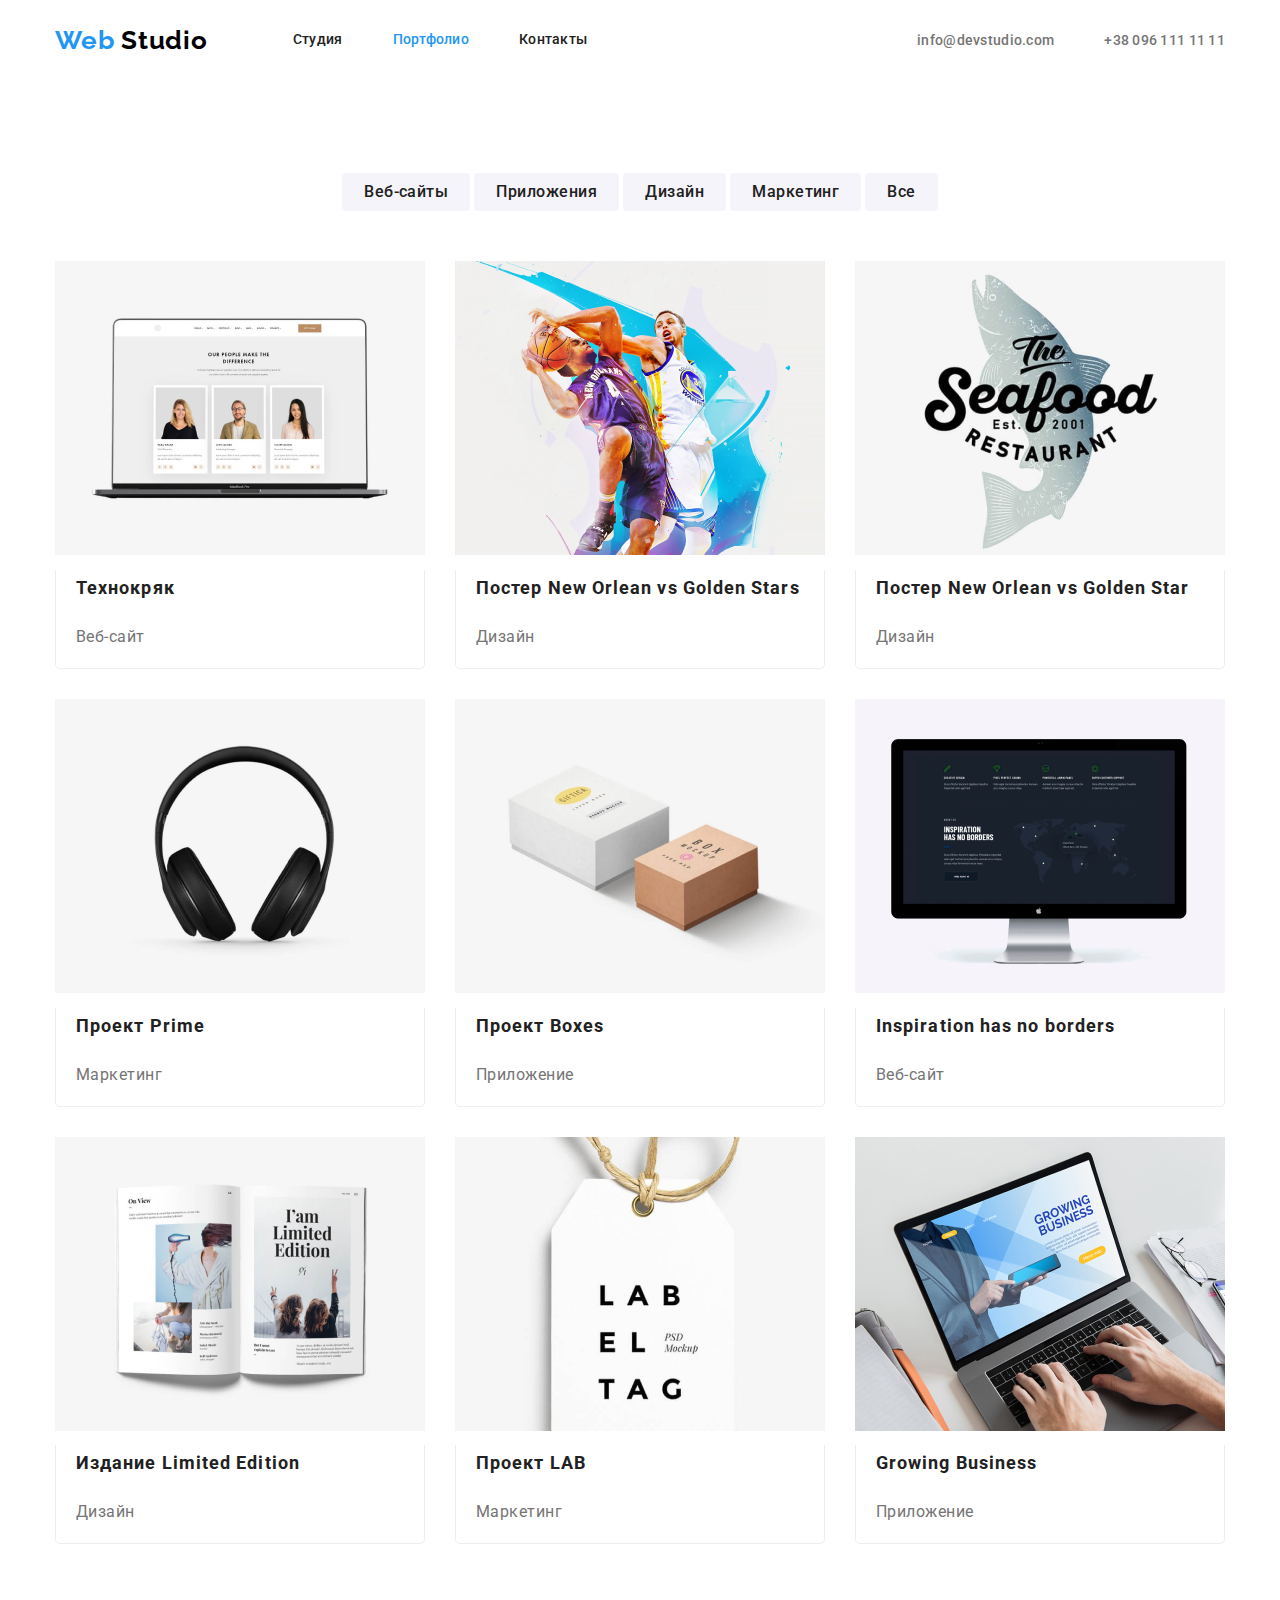
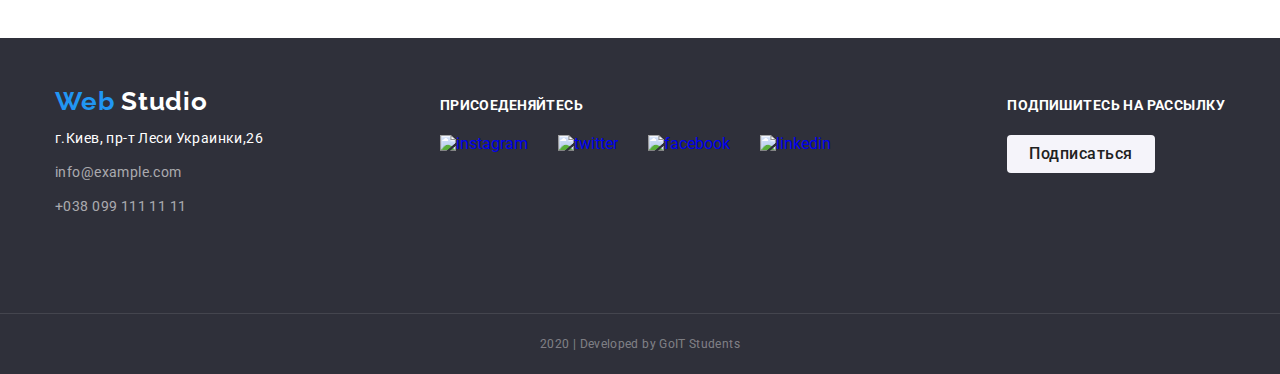
==== portfolio.html @ db69498a "1" ====
<!DOCTYPE html>
<html lang="ru">
  <head>
    <meta charset="UTF-8" />
    <meta name="viewport" content="width=device-width, initial-scale=1.0" />
    <title>Портфолио</title>
    <link
      href="https://fonts.googleapis.com/css2?family=Raleway:wght@400;700&family=Roboto:wght@400;500;700;900&display=swap"
      rel="stylesheet"
    />
    <link
      rel="stylesheet"
      href="https://cdnjs.cloudflare.com/ajax/libs/modern-normalize/0.6.0/modern-normalize.min.css"
    />
    <link rel="stylesheet" href="./css/styles.css" />
  </head>

  <body>
    <!-- Хедер -->
    <header>
      <div class="main-nav">
        <a href="./" class="logo"
          >Web
          <b>Studio</b>
        </a>
        <nav class="link mario">
          <ul class="nav">
            <li class="item">
              <a href="./index.html" class="link-nav">Студия</a>
            </li>
            <li class="item">
              <a href="./portfolio.html" class="link-current">Портфолио</a>
            </li>
            <li class="item"><a href="" class="link-nav">Контакты</a></li>
          </ul>
        </nav>

        <address>
          <ul class="adress">
            <li class="item">
              <a href="mailto:info@devstudio.com">info@devstudio.com</a>
            </li>
            <li class="item">
              <a href="tel:+380961111111">+38 096 111 11 11</a>
            </li>
          </ul>
        </address>
      </div>
    </header>

    <!-- Мейн -->
    <main>
      <section class="portfolio">
        <!-- Фильтр портфолио -->
        <div class="filter">
          <button type="button" class="btn">Веб-сайты</button>
          <button type="button" class="btn">Приложения</button>
          <button type="button" class="btn">Дизайн</button>
          <button type="button" class="btn">Маркетинг</button>
          <button type="button" class="btn">Все</button>
        </div>
        <!-- Список предложений -->
        <h1 class="index none">Список предложений</h1>
        <div>
          <ul class="list-offer">
            <li class="flex">
              <a href="./" class="linkto">
                <img src="./about/images1/img(35).jpg" alt="Технокряк" />
                <div class="item">
                  <h2 class="portfolio">Технокряк</h2>
                  <p class="offer">Веб-сайт</p>
                </div>
              </a>
            </li>

            <li class="flex">
              <a href="" class="linkto">
                <img src="./about/images1/img(25).jpg" alt="Нью Орлеан" />
                <div class="item">
                  <h2 class="portfolio">
                    Постер New Orlean vs Golden Stars
                  </h2>
                  <p class="offer">Дизайн</p>
                </div>
              </a>
            </li>

            <li class="flex">
              <a href="" class="linkto">
                <img src="./about/images1/img(26).jpg" alt="Ресторан Seafood" />
                <div class="item">
                  <h2 class="portfolio">
                    Постер New Orlean vs Golden Star
                  </h2>
                  <p class="offer">Дизайн</p>
                </div>
              </a>
            </li>

            <li class="flex">
              <a href="" class="linkto">
                <img src="./about/images1/img(27).jpg" alt="Проект Prime" />
                <div class="item">
                  <h2 class="portfolio">Проект Prime</h2>
                  <p class="offer">Маркетинг</p>
                </div>
              </a>
            </li>

            <li class="flex">
              <a href="" class="linkto">
                <img src="./about/images1/img(28).jpg" alt="Проект Boxes" />
                <div class="item">
                  <h2 class="portfolio">Проект Boxes</h2>
                  <p class="offer">Приложение</p>
                </div>
              </a>
            </li>

            <li class="flex">
              <a href="" class="linkto">
                <img
                  src="./about/images1/img(29).jpg"
                  alt="Inspiration has no borders"
                />
                <div class="item">
                  <h2 class="portfolio">Inspiration has no borders</h2>
                  <p class="offer">Веб-сайт</p>
                </div>
              </a>
            </li>

            <li class="flex">
              <a href="" class="linkto">
                <img src="./about/images1/img(30).jpg" alt="Limited Edition" />
                <div class="item">
                  <h2 class="portfolio">Издание Limited Edition</h2>
                  <p class="offer">Дизайн</p>
                </div>
              </a>
            </li>

            <li class="flex">
              <a href="" class="linkto">
                <img src="./about/images1/img(31).jpg" alt="Проект LAB" />
                <div class="item">
                  <h2 class="portfolio">Проект LAB</h2>
                  <p class="offer">Маркетинг</p>
                </div>
              </a>
            </li>

            <li class="flex">
              <a href="" class="linkto">
                <img src="./about/images1/img(32).jpg" alt="Growing Business" />
                <div class="item">
                  <h2 class="portfolio">Growing Business</h2>
                  <p class="offer">Приложение</p>
                </div>
              </a>
            </li>
          </ul>
        </div>
      </section>
    </main>

    <!-- Футер -->
    <footer class="footer-nav">
      <div class="container">
        <div class="foo-nav">
          <a href="./" class="logo-f"
            >Web
            <span class="studio-f">Studio</span>
          </a>
          <a href="" class="adress">г.Киев, пр-т Леси Украинки,26</a>
          <a href="mailto:info@example.com" class="mail">info@example.com</a>
          <a href="tel:+0380991111111" class="tel">+038 099 111 11 11</a>
        </div>

        <div class="join">
          <b class="joinus">Присоеденяйтесь</b>
          <ul>
            <li class="item">
              <a
                href="https://instagram.com"
                target="_blank"
                class="social-link"
                ><img src="./about/images1/Ellipse (6).jpg" alt="instagram"
              /></a>
            </li>
            <li class="item">
              <a href="https://twitter.com/" target="_blank" class="social-link"
                ><img src="./about/images1/Ellipse (7).jpg" alt="twitter"
              /></a>
            </li>
            <li class="item">
              <a
                href="https://www.facebook.com/"
                target="_blank"
                class="social-link"
                ><img src="./about/images1/Ellipse (8).jpg" alt="facebook"
              /></a>
            </li>
            <li class="item">
              <a
                href="https://www.linkedin.com/"
                target="_blank"
                class="social-link"
                ><img src="./about/images1/Ellipse (9).jpg" alt="linkedin"
              /></a>
            </li>
          </ul>
        </div>

        <div class="subscribe">
          <b class="subscribeus">Подпишитесь на рассылку</b>
          <button type="button" class="subscribe">Подписаться</button>
        </div>
      </div>
      <p class="rights">2020 | Developed by GoIT Students</p>
    </footer>
  </body>
</html>
---- css/styles.css ----
:root {
  --primary-text-color: #212121;
  --title-text-color: #757575;
  --link-primary-color: #2196f3;
  --link-seconary-color: #ffffff;
  --footer-color: rgba(255, 255, 255, 0.6);
}

/* Общие */
img {
  display: block;
  max-width: 100%;
  height: auto;
}

ul {
  list-style: none;
  padding: 0;
  margin: 0;
}
body {
  font-family: Roboto, sans-serif;
}
a {
  text-decoration: none;
}

html {
  box-sizing: border-box;
}

*,
*::before,
*::after {
  box-sizing: inherit;
}

/* Стили Main */
h1 {
  color: var(--link-seconary-color);
  font-weight: 900;
  font-size: 44px;
  line-height: 1.36;
  letter-spacing: 0.06em;
  text-transform: uppercase;
  margin-top: 0;
  margin-bottom: 46px;
}
h2.index {
  font-family: Roboto;
  font-weight: 700;
  font-size: 36px;
  line-height: 1.17;
  text-align: center;
  letter-spacing: 0.03em;
  color: var(--primary-text-color);
  margin-top: 0;
  margin-bottom: 50px;
}
h2.none,
h1.none {
  display: none;
  padding: 0 0;
  margin: 0 0;
}
h3 {
  font-family: Roboto;
  font-weight: 700;
  font-size: 16px;
  line-height: 1.87;
  text-align: center;
  letter-spacing: 0.06em;
  color: var(--primary-text-color);
  margin-top: 0px;
  margin-bottom: 10px;
}

.container {
  padding-bottom: 94px;
}

/* Стили ЛОГО */
header {
  padding-top: 0;
  /* padding-bottom: 94px; */
  width: 1200px;
  margin: 0 auto;
  padding-left: 15px;
  padding-right: 15px;
}
section.container {
  padding-top: 94px;
  padding-bottom: 94px;
  width: 1200px;
  margin: 0 auto;
  padding-left: 15px;
  padding-right: 15px;
}

a.logo {
  font-family: Raleway, sans-serif;
  font-weight: 700;
  font-size: 26px;
  line-height: 1.19;
  letter-spacing: 0.03em;
  color: var(--link-primary-color);
  margin-right: 85px;
}

.logo b {
  font-family: Raleway, sans-serif;
  font-weight: 700;
  font-size: 26px;
  line-height: 1.19;
  letter-spacing: 0.03em;
  color: #000000;
}

.mario .nav {
  display: flex;
  justify-content: end;
}

.main-nav {
  display: flex;
  align-items: center;
}

/* Навигация портфолио */
button {
  padding: 0;
  border: none;
  font: inherit;
  color: inherit;
  background-color: transparent;

  font-family: inherit;
  font-weight: 500;
  font-size: 16px;
  line-height: 1.62;
  text-align: center;
  letter-spacing: 0.03em;
  color: var(--primary-text-color);
  background-color: #f5f4fa;
  border-radius: 4px;
  padding: 6px 22px;
  display: inline-block;
}

button:hover,
button:focus {
  color: var(--link-seconary-color);
  background: var(--link-primary-color);
}

.linkto img {
  width: 370px;
  height: 294px;
}

.filter {
  text-align: center;
}

section.portfolio {
  padding-top: 93px;
}
/* Список предложений */

.list-offer .offer {
  font-size: 16px;
  line-height: 1.87;
  letter-spacing: 0.03em;
  color: var(--title-text-color);
  padding-left: 20px;
  padding-right: 20px;
}

.list-offer .portfolio {
  font-weight: 700;
  font-size: 18px;
  line-height: 2;
  letter-spacing: 0.06em;
  color: var(--primary-text-color);
  padding-left: 20px;
  padding-right: 20px;
}

ul .offer {
  font-weight: 400;
  font-size: 16px;
  line-height: 1.87;
  letter-spacing: 0.03em;
  color: var(--title-text-color);
}

a.linkto:hover,
a.linkto:focus {
  color: var(--link-seconary-color);
  background: var(--link-primary-color);
}

.list-offer {
  width: 1200px;
  padding-left: 15px;
  padding-right: 15px;
  margin-left: auto;
  margin-right: auto;
  margin-top: 50px;
  margin-bottom: 94px;
  display: flex;
  flex-wrap: wrap;
}

.flex .item {
  border-right-width: 1px;
  border-right-style: solid;
  border-right-color: #eeeeee;

  border-bottom-width: 1px;
  border-bottom-style: solid;
  border-bottom-color: #eeeeee;

  border-left-width: 1px;
  border-left-style: solid;
  border-left-color: #eeeeee;

  border-bottom-right-radius: 5px;
  border-bottom-left-radius: 5px;
}

.flex {
  width: 370px;
  margin-right: 30px;
  margin-bottom: 30px;
}

.flex:nth-child(3n) {
  margin-right: 0;
}

.flex:nth-last-child(-n + 3) {
  margin-bottom: 0;
}

/* Навигация (левая сторона)*/
.nav,
.adress a {
  font-family: Roboto;
  font-weight: 500;
  font-size: 14px;
  line-height: 1.14;
  letter-spacing: 0.02em;
}
.nav .link-current {
  color: var(--link-primary-color);
}
.nav .link-nav {
  color: var(--primary-text-color);
}
.nav .link-nav:hover,
.nav .link-nav:focus {
  color: var(--link-primary-color);
}
.nav .item {
  display: block;
  padding-top: 32px;
  padding-bottom: 32px;
  margin-right: 50px;
}

.nav .item:last-child {
  margin-right: 0;
}

/* Навигация (правая сторона) */
address {
  margin-left: auto;
}

.adress {
  display: flex;
  margin-left: auto;
}

address .item {
  margin-right: 50px;
}

address .item:last-child {
  margin-right: 0;
}

.adress a {
  color: var(--title-text-color);
  font-style: normal;
}
.adress a:hover,
.adress a:focus {
  color: var(--link-primary-color);
}

/* Герой */
.hero {
  padding-bottom: 94px;
  margin-bottom: 0px;
  margin-top: 0;
  text-align: center;
  background: rgba(47, 48, 58, 0.8);
}

.button-check {
  color: var(--link-seconary-color);
  background: var(--link-primary-color);
  font-weight: 700;
  font-size: 16px;
  line-height: 1.87;
  letter-spacing: 0.06em;
  min-width: 500px;
  height: 50px;
  padding: 10px 32px;
  margin: 0px auto;
  border-radius: 4px;
  text-align: center;
}
.button-check:hover,
.button-check:focus {
  color: var(--link-primary-color);
  background-color: var(--link-seconary-color);
}
/* Принципы */
p.principles {
  font-family: Roboto;
  font-style: normal;
  font-weight: normal;
  font-size: 14px;
  line-height: 1.71;
  letter-spacing: 0.03em;
  color: var(--title-text-color);
  margin: 0;
}
h3.principles {
  font-weight: 700;
  font-size: 14px;
  line-height: 1.14;
  letter-spacing: 0.03em;
  text-transform: uppercase;
  color: var(--primary-text-color);
  margin: 0 0 10px 0;
  padding: 0;
  text-align: left;
}

a.princ-link {
  display: inline-block;
  padding: 25px 104px;
  margin: 0 0 30px 0;

  height: 120px;
  text-align: center;
  border-radius: 4px;

  background-color: #f5f4fa;
}
a.princ-link:focus,
a.princ-link:hover {
  background-color: var(--link-primary-color);
  color: var(--link-seconary-color);
}

/* Чем мы занимаемся */
section .business {
  color: var(--link-seconary-color);
  background: rgba(47, 48, 58, 0.8);
  font-weight: 700;
  font-size: 14px;
  line-height: 1.14;
  text-align: center;
  letter-spacing: 0.03em;
  text-transform: uppercase;
  padding: 27px 0;
  /* min-width: 370px; */
  border-radius: 0px 0px 4px 4px;
  margin: 0;
}

.border {
  border-top: 1px solid #ececec;
}

.container ul {
  display: flex;
}

.container li:not(:last-child) {
  margin-right: 30px;
}

/* Наша команда */
.team.build {
  font-weight: 500;
  font-size: 16px;
  line-height: 1.19;
  text-align: center;
  letter-spacing: 0.03em;
  color: var(--primary-text-color);
}
.team .vocation {
  font-weight: 400;
  font-size: 16px;
  line-height: 1.19;
  text-align: center;
  letter-spacing: 0.03em;
  color: var(--title-text-color);
}
.team .social {
  color: #afb1b8;
}
.team .social:hover,
.team .social:focus {
  color: var(--link-seconary-color);
  background-color: var(--link-primary-color);
}

.our-team .item {
  box-shadow: 0px 2px 1px rgba(0, 0, 0, 0.2), 0px 1px 1px rgba(0, 0, 0, 0.14),
    0px 1px 3px rgba(0, 0, 0, 0.12);
  border-radius: 4px;
  background-color: var(--link-seconary-color);
}

.our-team div {
  margin: 16px 32px 24px;
}
figure {
  margin: 0;
}
figure img {
  margin-top: 0;
  margin-bottom: 30px;
}
figure figcaption {
  margin-top: 0;
  margin-bottom: 10px;
}

.footer-nav .container {
  width: 1200px;
  padding-left: 15px;
  padding-right: 15px;
  margin: 0 auto;
}

.team .item {
  width: 270px;
}

/* Наши клиенты */
.clients a {
  color: var(--title-text-color);
  display: block;
  min-width: 170px;
  height: 90px;
  border: 1px solid #afb1b8;
  border-radius: 4px;
  text-align: center;
}

.clients a:hover,
.clients a:focus {
  color: var(--link-seconary-color);
  background-color: var(--link-primary-color);
}

.link .title:hover {
  color: var(--link-seconary-color);
  background: var(--link-primary-color);
}
section.our-team,
section.our-clients {
  padding-top: 0;
}

/* Футер */
.footer-nav {
  background: #2f303a;
  margin-left: auto;
  margin-right: auto;
  padding-top: 48px;
}
.footer-nav .adress {
  font-weight: 400;
  font-size: 14px;
  line-height: 1.71;
  letter-spacing: 0.03em;
  color: var(--link-seconary-color);
}
.footer-nav .joinus,
.footer-nav .subscribeus {
  color: var(--link-seconary-color);
  font-weight: 700;
  font-size: 14px;
  line-height: 1.14;
  letter-spacing: 0.03em;
  text-transform: uppercase;
  display: block;
  margin-bottom: 21px;
  margin-left: 0;
  margin-right: 0;
}

.footer-nav .mail,
.footer-nav .tel {
  color: var(--footer-color);
  font-style: normal;
  font-weight: normal;
  font-size: 14px;
  line-height: 1.71;
  letter-spacing: 0.03em;
}

.footer-nav .social-link:hover,
.footer-nav .social-link:focus {
  color: var(--link-seconary-color);
  background-color: var(--link-primary-color);
}
.footer-nav .submit {
  font-weight: 900;
  font-size: 16px;
  line-height: 1.87;
  display: flex;
  align-items: center;
  text-align: center;
  letter-spacing: 0.06em;
}

.footer-nav .rights {
  font-weight: 400;
  font-size: 12px;
  line-height: 2;
  text-align: center;
  letter-spacing: 0.03em;
  color: rgba(255, 255, 255, 0.4);
  padding: 18px 0;
  border-top: 1px solid rgba(255, 255, 255, 0.1);
  margin: 0;
}

.foo-nav {
  display: flex;
  flex-direction: column;
  padding-bottom: 0;
}

.foo-nav a:not(:last-child) {
  margin-bottom: 10px;
}

.join ul {
  /* display: block; */
  display: flex;
}

.footer-nav .container {
  display: flex;
  align-items: baseline;
  justify-content: space-between;
}

.foo-nav .studio-f {
  text-transform: none;
  font-family: Raleway, sans-serif;
  font-weight: 700;
  font-size: 26px;
  line-height: 1.19;
  letter-spacing: 0.03em;
  color: var(--link-seconary-color);
}

a.logo-f {
  font-family: Raleway, sans-serif;
  font-weight: 700;
  font-size: 26px;
  line-height: 1.19;
  letter-spacing: 0.03em;
  color: var(--link-primary-color);
}

.join .item {
  margin-right: 10px;
}
.join .item:last-child {
  margin-right: 0;
}

.join {
  margin-left: auto;
  margin-right: auto;
  padding: 0;
}
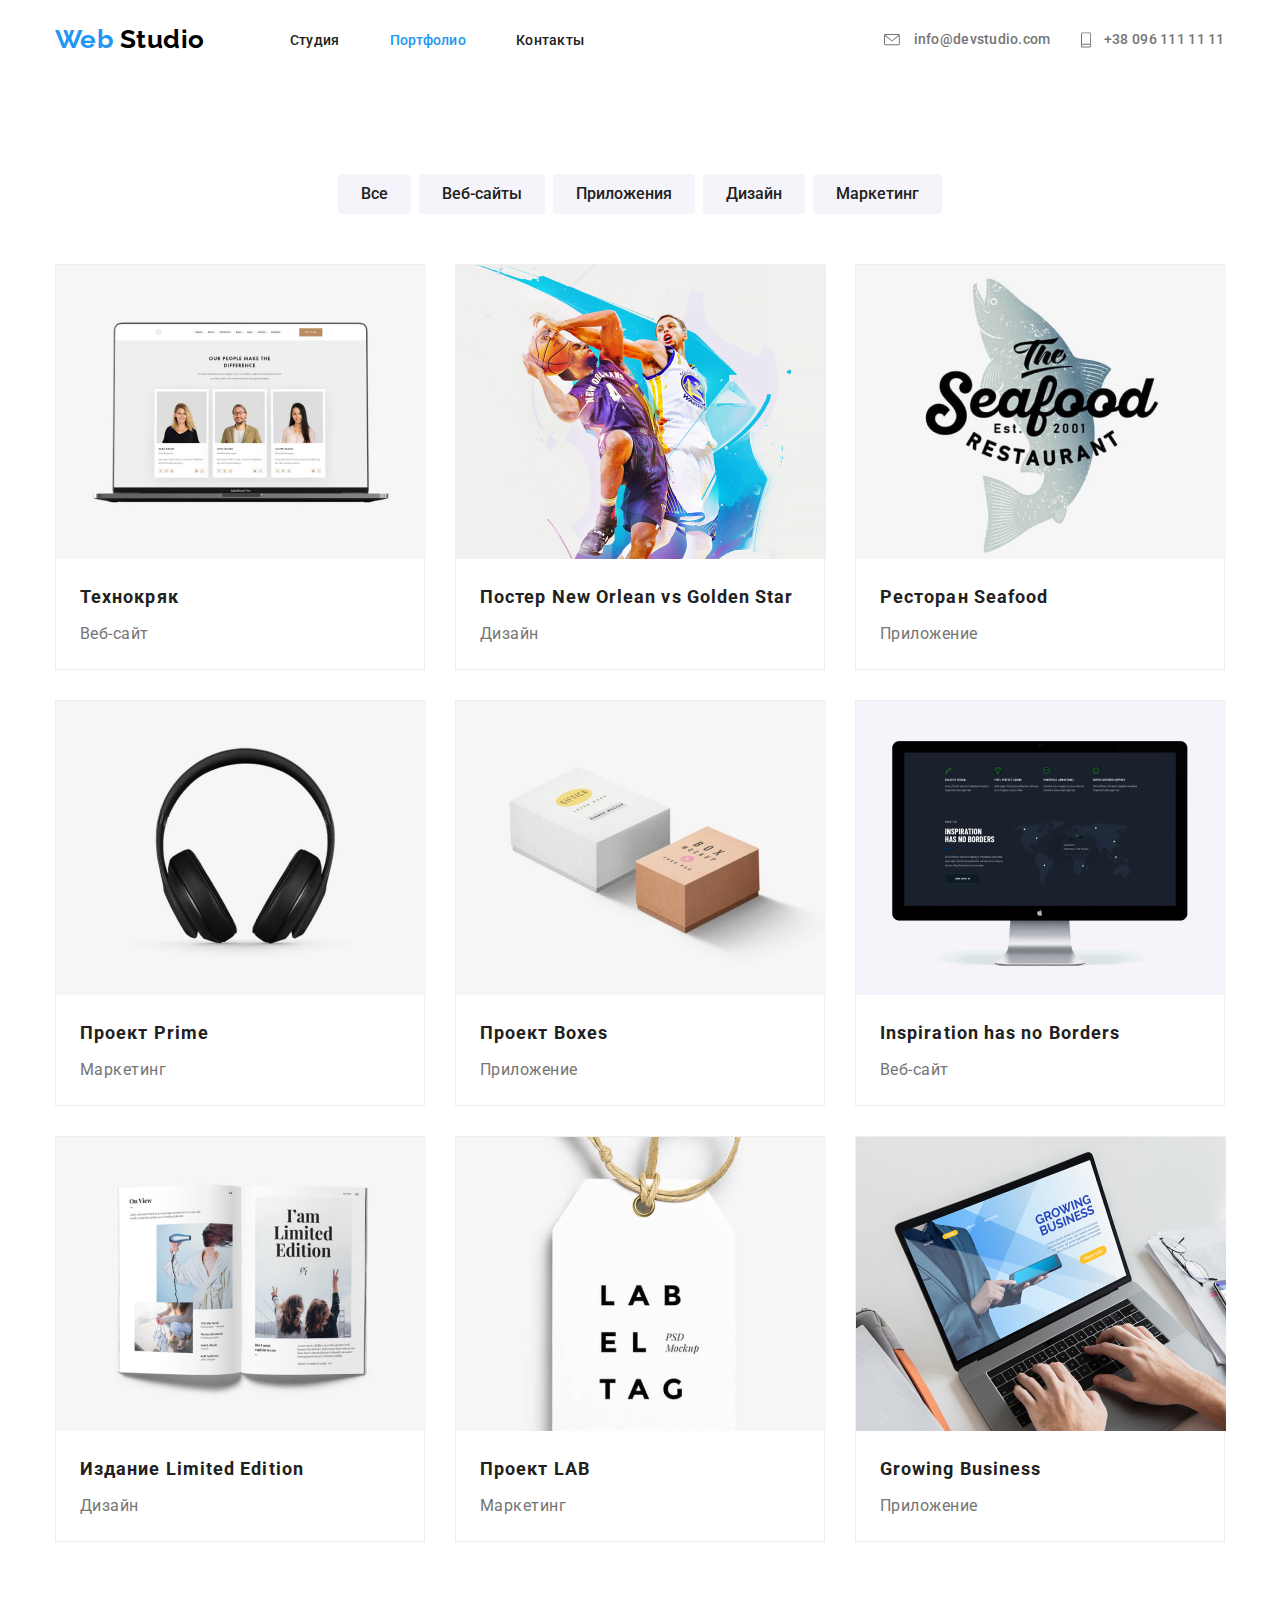
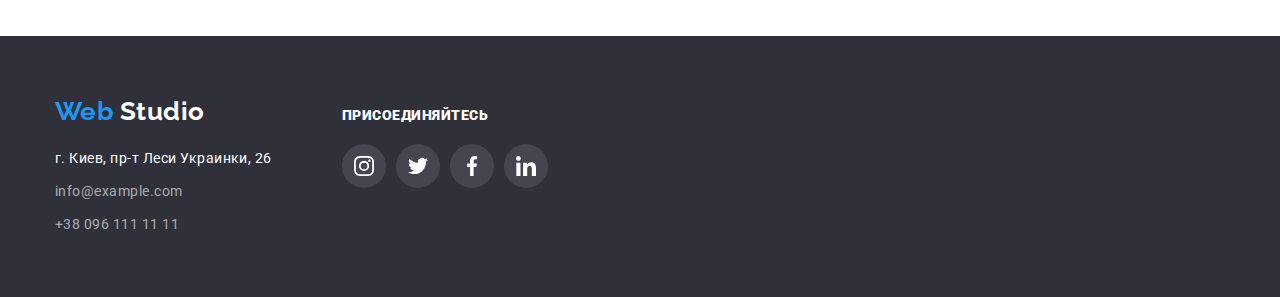
==== commit 5108b90b: "1" ====
--- a/portfolio.html
+++ b/portfolio.html
@@ -1,223 +1,217 @@
 <!DOCTYPE html>
 <html lang="ru">
-  <head>
-    <meta charset="UTF-8" />
-    <meta name="viewport" content="width=device-width, initial-scale=1.0" />
-    <title>Портфолио</title>
-    <link
-      href="https://fonts.googleapis.com/css2?family=Raleway:wght@400;700&family=Roboto:wght@400;500;700;900&display=swap"
-      rel="stylesheet"
-    />
-    <link
-      rel="stylesheet"
-      href="https://cdnjs.cloudflare.com/ajax/libs/modern-normalize/0.6.0/modern-normalize.min.css"
-    />
-    <link rel="stylesheet" href="./css/styles.css" />
-  </head>
 
-  <body>
-    <!-- Хедер -->
-    <header>
-      <div class="main-nav">
-        <a href="./" class="logo"
-          >Web
-          <b>Studio</b>
-        </a>
-        <nav class="link mario">
-          <ul class="nav">
-            <li class="item">
-              <a href="./index.html" class="link-nav">Студия</a>
-            </li>
-            <li class="item">
-              <a href="./portfolio.html" class="link-current">Портфолио</a>
-            </li>
-            <li class="item"><a href="" class="link-nav">Контакты</a></li>
-          </ul>
-        </nav>
+<head>
+	<meta charset="UTF-8" />
+	<meta name="viewport" content="width=device-width, initial-scale=1.0" />
+	<meta http-equiv="X-UA-Compatible" content="ie=edge" />
+	<title>Document</title>
+	<link href="https://fonts.googleapis.com/css2?family=Raleway:wght@700&family=Roboto:wght@400;500;700;900&display=swap"
+		rel="stylesheet" />
+		<link rel="stylesheet" href="https://cdnjs.cloudflare.com/ajax/libs/modern-normalize/0.7.0/modern-normalize.min.css" />
+	<link rel="stylesheet" href="./css/styles.css" />
+</head>
 
-        <address>
-          <ul class="adress">
-            <li class="item">
-              <a href="mailto:info@devstudio.com">info@devstudio.com</a>
-            </li>
-            <li class="item">
-              <a href="tel:+380961111111">+38 096 111 11 11</a>
-            </li>
-          </ul>
-        </address>
-      </div>
-    </header>
-
-    <!-- Мейн -->
-    <main>
-      <section class="portfolio">
-        <!-- Фильтр портфолио -->
-        <div class="filter">
-          <button type="button" class="btn">Веб-сайты</button>
-          <button type="button" class="btn">Приложения</button>
-          <button type="button" class="btn">Дизайн</button>
-          <button type="button" class="btn">Маркетинг</button>
-          <button type="button" class="btn">Все</button>
-        </div>
-        <!-- Список предложений -->
-        <h1 class="index none">Список предложений</h1>
-        <div>
-          <ul class="list-offer">
-            <li class="flex">
-              <a href="./" class="linkto">
-                <img src="./about/images1/img(35).jpg" alt="Технокряк" />
-                <div class="item">
-                  <h2 class="portfolio">Технокряк</h2>
-                  <p class="offer">Веб-сайт</p>
-                </div>
-              </a>
-            </li>
-
-            <li class="flex">
-              <a href="" class="linkto">
-                <img src="./about/images1/img(25).jpg" alt="Нью Орлеан" />
-                <div class="item">
-                  <h2 class="portfolio">
-                    Постер New Orlean vs Golden Stars
-                  </h2>
-                  <p class="offer">Дизайн</p>
-                </div>
-              </a>
-            </li>
-
-            <li class="flex">
-              <a href="" class="linkto">
-                <img src="./about/images1/img(26).jpg" alt="Ресторан Seafood" />
-                <div class="item">
-                  <h2 class="portfolio">
-                    Постер New Orlean vs Golden Star
-                  </h2>
-                  <p class="offer">Дизайн</p>
-                </div>
-              </a>
-            </li>
-
-            <li class="flex">
-              <a href="" class="linkto">
-                <img src="./about/images1/img(27).jpg" alt="Проект Prime" />
-                <div class="item">
-                  <h2 class="portfolio">Проект Prime</h2>
-                  <p class="offer">Маркетинг</p>
-                </div>
-              </a>
-            </li>
-
-            <li class="flex">
-              <a href="" class="linkto">
-                <img src="./about/images1/img(28).jpg" alt="Проект Boxes" />
-                <div class="item">
-                  <h2 class="portfolio">Проект Boxes</h2>
-                  <p class="offer">Приложение</p>
-                </div>
-              </a>
-            </li>
-
-            <li class="flex">
-              <a href="" class="linkto">
-                <img
-                  src="./about/images1/img(29).jpg"
-                  alt="Inspiration has no borders"
-                />
-                <div class="item">
-                  <h2 class="portfolio">Inspiration has no borders</h2>
-                  <p class="offer">Веб-сайт</p>
-                </div>
-              </a>
-            </li>
-
-            <li class="flex">
-              <a href="" class="linkto">
-                <img src="./about/images1/img(30).jpg" alt="Limited Edition" />
-                <div class="item">
-                  <h2 class="portfolio">Издание Limited Edition</h2>
-                  <p class="offer">Дизайн</p>
-                </div>
-              </a>
-            </li>
-
-            <li class="flex">
-              <a href="" class="linkto">
-                <img src="./about/images1/img(31).jpg" alt="Проект LAB" />
-                <div class="item">
-                  <h2 class="portfolio">Проект LAB</h2>
-                  <p class="offer">Маркетинг</p>
-                </div>
-              </a>
-            </li>
-
-            <li class="flex">
-              <a href="" class="linkto">
-                <img src="./about/images1/img(32).jpg" alt="Growing Business" />
-                <div class="item">
-                  <h2 class="portfolio">Growing Business</h2>
-                  <p class="offer">Приложение</p>
-                </div>
-              </a>
-            </li>
-          </ul>
-        </div>
-      </section>
-    </main>
-
-    <!-- Футер -->
-    <footer class="footer-nav">
-      <div class="container">
-        <div class="foo-nav">
-          <a href="./" class="logo-f"
-            >Web
-            <span class="studio-f">Studio</span>
-          </a>
-          <a href="" class="adress">г.Киев, пр-т Леси Украинки,26</a>
-          <a href="mailto:info@example.com" class="mail">info@example.com</a>
-          <a href="tel:+0380991111111" class="tel">+038 099 111 11 11</a>
-        </div>
-
-        <div class="join">
-          <b class="joinus">Присоеденяйтесь</b>
-          <ul>
-            <li class="item">
-              <a
-                href="https://instagram.com"
-                target="_blank"
-                class="social-link"
-                ><img src="./about/images1/Ellipse (6).jpg" alt="instagram"
-              /></a>
-            </li>
-            <li class="item">
-              <a href="https://twitter.com/" target="_blank" class="social-link"
-                ><img src="./about/images1/Ellipse (7).jpg" alt="twitter"
-              /></a>
-            </li>
-            <li class="item">
-              <a
-                href="https://www.facebook.com/"
-                target="_blank"
-                class="social-link"
-                ><img src="./about/images1/Ellipse (8).jpg" alt="facebook"
-              /></a>
-            </li>
-            <li class="item">
-              <a
-                href="https://www.linkedin.com/"
-                target="_blank"
-                class="social-link"
-                ><img src="./about/images1/Ellipse (9).jpg" alt="linkedin"
-              /></a>
-            </li>
-          </ul>
-        </div>
-
-        <div class="subscribe">
-          <b class="subscribeus">Подпишитесь на рассылку</b>
-          <button type="button" class="subscribe">Подписаться</button>
-        </div>
-      </div>
-      <p class="rights">2020 | Developed by GoIT Students</p>
-    </footer>
-  </body>
-</html>+<body>
+	<!-- Header -->
+	<header>
+		<div class="container">
+			<!-- Main navigation -->
+			<div class="header">
+				<nav class="main-nav">
+					<a href="./index.html" class="logo padding">
+						<span class="logo-accent">Web</span>
+						Studio
+					</a>
+					<ul class="site-nav list">
+						<li class="item"><a href="./index.html" class="link">Студия</a></li>
+						<li class="item"><a href="./portfolio.html" class="link current">Портфолио</a></li>
+						<li class="item"><a href="" class="link">Контакты</a></li>
+					</ul>
+				</nav>
+	
+				<!-- Contacts -->
+				<ul class="h-contacts list">
+					<li class="item">
+						<a href="mailto:info@devstudio.com" class="link">
+							<svg class="icon" width="16" height="12">
+								<use href="./images1/symbol-defs.svg#mail"></use>
+							</svg>
+							info@devstudio.com
+						</a>
+					</li>
+					<li class="item">
+						<a href="tel:++380961111111" class="link">
+							<svg class="icon" width="10" height="16">
+								<use href="./images1/symbol-defs.svg#mobile"></use>
+							</svg>
+							+38 096 111 11 11
+						</a>
+					</li>
+				</ul>
+			</div>
+		</div>
+	</header>
+	<main>
+	<section class="portfolio-section">
+		<div class="container">
+		<h2 hidden>Портфолио</h2>
+		<ul class="filters list">
+			<li class="item"><button type="button" class="button">Все</button></li>
+			<li class="item"><button type="button" class="button">Веб-сайты</button></li>
+			<li class="item"><button type="button" class="button">Приложения</button></li>
+			<li class="item"><button type="button" class="button">Дизайн</button></li>
+			<li class="item"><button type="button" class="button">Маркетинг</button></li>
+		</ul>
+		<ul class="all-list list">
+			<li class="item">
+				<a href="" class="link">
+					<img src="./images1/img(35).jpg" alt="ноутбук" width="370"/>
+					<div class="portfolio-card-text-container">
+					<h3 class="tittle">Технокряк</h3>
+					<p class="type-resource">Веб-сайт</p>
+					</div>
+				</a>
+			</li>
+			<li class="item">
+				<a href="" class="link">
+					<img src="./images1/img(25).jpg" alt="баскетболисты" width="370"/>
+					<div class="portfolio-card-text-container">
+					<h3 class="tittle">Постер New Orlean vs Golden Star</h3>
+					<p class="type-resource">Дизайн</p>
+					</div>
+				</a>
+			</li>
+			<li class="item">
+				<a href="" class="link">
+					<img src="./images1/img(26).jpg" alt="рыба" width="370"/>
+					<div class="portfolio-card-text-container">
+					<h3 class="tittle">Ресторан Seafood</h3>
+					<p class="type-resource">Приложение</p>
+					</div>
+				</a>
+			</li>
+			<li class="item">
+				<a href="" class="link">
+					<img src="./images1/img(27).jpg" alt="наушники" width="370"/>
+					<div class="portfolio-card-text-container">
+					<h3 class="tittle">Проект Prime</h3>
+					<p class="type-resource">Маркетинг</p>
+					</div>
+				</a>
+			</li>
+			<li class="item">
+				<a href="" class="link">
+					<img src="./images1/img(28).jpg" alt="коробки" width="370"/>
+					<div class="portfolio-card-text-container">
+					<h3 class="tittle">Проект Boxes</h3>
+					<p class="type-resource">Приложение</p>
+					</div>
+				</a>
+			</li>
+			<li class="item">
+				<a href="" class="link">
+					<img src="./images1/img(29).jpg" alt="монитор" width="370"/>
+					<div class="portfolio-card-text-container">
+					<h3 class="tittle">Inspiration has no Borders</h3>
+					<p class="type-resource">Веб-сайт</p>
+					</div>
+				</a>
+			</li>
+			<li class="item">
+				<a href="" class="link">
+					<img src="./images1/img(30).jpg" alt="открытая книжка" width="370"/>
+					<div class="portfolio-card-text-container">
+					<h3 class="tittle">Издание Limited Edition</h3>
+					<p class="type-resource">Дизайн</p>
+					</div>
+				</a>
+			</li>
+			<li class="item">
+				<a href="" class="link">
+					<img src="./images1/img(31).jpg" alt="бирка" width="370"/>
+					<div class="portfolio-card-text-container">
+					<h3 class="tittle">Проект LAB</h3>
+					<p class="type-resource">Маркетинг</p>
+					</div>
+				</a>
+			</li>
+			<li class="item">
+				<a href="" class="link">
+					<img src="./images1/img(32).jpg" alt="ноутбук" width="370"/>
+					<div class="portfolio-card-text-container">
+					<h3 class="tittle">Growing Business</h3>
+					<p class="type-resource">Приложение</p>
+					</div>
+				</a>
+			</li>
+		</ul>
+		</div>
+	</section>
+	</main>
+	<body>
+			<!-- Footer -->
+			<footer class="footer">
+				<div class="footer-container container">
+					<div class="footer-container-contacts">
+						<a href="./index.html" class="logo">
+							<span class="logo-accent">Web</span>
+							<span class="footer-logo">Studio</span>
+						</a>
+			
+						<!-- Contacts -->
+						<address class="address-list">
+							<ul class="f-contacts list">
+								<li>
+									<a href="https://goo.gl/maps/wAixXiMxQ6tdeZB17" target="_blank" class="town link">
+										г. Киев, пр-т Леси Украинки, 26
+									</a>
+								</li>
+								<li><a href="mailto:info@example.com" class="link">info@example.com</a></li>
+								<li><a href="tel:+380961111111" class="link">+38 096 111 11 11</a></li>
+							</ul>
+						</address>
+					</div>
+					<!-- social network -->
+					<div class="footer-network-container">
+						<p class="subscription"><b>Присоединяйтесь</b></p>
+						<ul class="footer-network list">
+							<li class="item">
+								<a class="link" href="https://www.instagram.com/" target="_blank" rel="noopener noreferrer"
+									aria-label="ссылка Инстаграм">
+									<svg class="footer-icon" height="20" width="20">
+										<use href="./images1/symbol-defs.svg#instagram"></use>
+									</svg>
+								</a>
+							</li>
+							<li class="item">
+								<a class="link" href="https://twitter.com/" target="_blank" rel="noopener noreferrer"
+									aria-label="ссылка Твиттер">
+									<svg class="footer-icon" height="20" width="20">
+										<use href="./images1/symbol-defs.svg#twitter"></use>
+									</svg>
+								</a>
+							</li>
+							<li class="item">
+								<a class="link" href="https://facebook.com/" target="_blank" rel="noopener noreferrer"
+									aria-label="ссылка Фейсбук">
+									<svg class="footer-icon" height="20" width="20">
+										<use href="./images1/symbol-defs.svg#facebook"></use>
+									</svg>
+								</a>
+							</li>
+							<li class="item">
+								<a class="link" href="https://www.linkedin.com/" target="_blank" rel="noopener noreferrer"
+									aria-label="ссылка Линкедин">
+									<svg class="footer-icon" height="20" width="20">
+										<use href="./images1/symbol-defs.svg#linkedin"></use>
+									</svg>
+								</a>
+							</li>
+						</ul>
+					</div>
+				</div>
+			</footer>
+			</body>
+      </html>
+      --- a/css/styles.css
+++ b/css/styles.css
@@ -1,600 +1,599 @@
 :root {
-  --primary-text-color: #212121;
-  --title-text-color: #757575;
-  --link-primary-color: #2196f3;
-  --link-seconary-color: #ffffff;
-  --footer-color: rgba(255, 255, 255, 0.6);
-}
-
-/* Общие */
+	--primary-text-color: #212121;
+	--secondary-text-color: #757575;
+	--accent-text-color: #2196f3;
+	--white-text-color: #ffffff;
+	--button-bcg-color: #2196f3;
+	--primary-bcg-color: #ffffff;
+	--secondary-bcg-color: #f5f4fa;
+	--icon-color: #afb1b8;
+}
+
+/* палитра */
+
+/* цвет основного текста #212121 */
+/* вторичный цвет #757575 */
+/* белый #ffffff */
+/* акцент #2196F3 */
+/* вторичный цвет фона #F5F4FA */
+
+/* Утилиты */
+
+body {
+	background-color: var(--primary-bcg-color);
+	color: var(--primary-text-color);
+	font-family: Roboto, sans-serif;
+	letter-spacing: 0.03em;
+}
+
+.list {
+	padding: 0;
+	margin: 0;
+	list-style: none;
+}
+
 img {
-  display: block;
-  max-width: 100%;
-  height: auto;
-}
-
-ul {
-  list-style: none;
-  padding: 0;
-  margin: 0;
-}
-body {
-  font-family: Roboto, sans-serif;
-}
-a {
-  text-decoration: none;
-}
-
-html {
-  box-sizing: border-box;
-}
-
-*,
-*::before,
-*::after {
-  box-sizing: inherit;
-}
-
-/* Стили Main */
-h1 {
-  color: var(--link-seconary-color);
-  font-weight: 900;
-  font-size: 44px;
-  line-height: 1.36;
-  letter-spacing: 0.06em;
-  text-transform: uppercase;
-  margin-top: 0;
-  margin-bottom: 46px;
-}
-h2.index {
-  font-family: Roboto;
-  font-weight: 700;
-  font-size: 36px;
-  line-height: 1.17;
-  text-align: center;
-  letter-spacing: 0.03em;
-  color: var(--primary-text-color);
-  margin-top: 0;
-  margin-bottom: 50px;
-}
-h2.none,
-h1.none {
-  display: none;
-  padding: 0 0;
-  margin: 0 0;
-}
-h3 {
-  font-family: Roboto;
-  font-weight: 700;
-  font-size: 16px;
-  line-height: 1.87;
-  text-align: center;
-  letter-spacing: 0.06em;
-  color: var(--primary-text-color);
-  margin-top: 0px;
-  margin-bottom: 10px;
+	display: block;
+}
+
+/* Section */
+
+section {
+	padding-top: 94px;
+}
+
+.section-tittle {
+	margin-top: 0;
+	margin-bottom: 50px;
+
+	color: var(--primary-text-color);
+	font-weight: 700;
+	font-size: 36px;
+	line-height: 1.17;
+	text-align: center;
 }
 
 .container {
-  padding-bottom: 94px;
-}
-
-/* Стили ЛОГО */
-header {
-  padding-top: 0;
-  /* padding-bottom: 94px; */
-  width: 1200px;
-  margin: 0 auto;
-  padding-left: 15px;
-  padding-right: 15px;
-}
-section.container {
-  padding-top: 94px;
-  padding-bottom: 94px;
-  width: 1200px;
-  margin: 0 auto;
-  padding-left: 15px;
-  padding-right: 15px;
-}
-
-a.logo {
-  font-family: Raleway, sans-serif;
-  font-weight: 700;
-  font-size: 26px;
-  line-height: 1.19;
-  letter-spacing: 0.03em;
-  color: var(--link-primary-color);
-  margin-right: 85px;
-}
-
-.logo b {
-  font-family: Raleway, sans-serif;
-  font-weight: 700;
-  font-size: 26px;
-  line-height: 1.19;
-  letter-spacing: 0.03em;
-  color: #000000;
-}
-
-.mario .nav {
-  display: flex;
-  justify-content: end;
-}
+	margin-left: auto;
+	margin-right: auto;
+	width: 1200px;
+	padding-left: 15px;
+	padding-right: 15px;
+}
+
+/* Header */
+
+.header {
+	display: inline-flex;
+	align-items: center;
+}
+
+/* Logo */
+
+.logo {
+	color: #000000;
+	font-family: Raleway, sans-serif;
+	font-weight: 700;
+	font-size: 26px;
+	line-height: 1.19;
+	text-decoration: none;
+}
+
+.logo.padding {
+	padding-top: 24px;
+	padding-bottom: 25px;
+}
+
+.logo-accent {
+	color: var(--accent-text-color);
+}
+
+.footer-logo {
+	color: var(--white-text-color);
+}
+
+/* Site nav */
+
+/* main nav */
 
 .main-nav {
-  display: flex;
-  align-items: center;
-}
-
-/* Навигация портфолио */
-button {
-  padding: 0;
-  border: none;
-  font: inherit;
-  color: inherit;
-  background-color: transparent;
-
-  font-family: inherit;
-  font-weight: 500;
-  font-size: 16px;
-  line-height: 1.62;
-  text-align: center;
-  letter-spacing: 0.03em;
-  color: var(--primary-text-color);
-  background-color: #f5f4fa;
-  border-radius: 4px;
-  padding: 6px 22px;
-  display: inline-block;
-}
-
-button:hover,
-button:focus {
-  color: var(--link-seconary-color);
-  background: var(--link-primary-color);
-}
-
-.linkto img {
-  width: 370px;
-  height: 294px;
-}
-
-.filter {
-  text-align: center;
-}
-
-section.portfolio {
-  padding-top: 93px;
-}
-/* Список предложений */
-
-.list-offer .offer {
-  font-size: 16px;
-  line-height: 1.87;
-  letter-spacing: 0.03em;
-  color: var(--title-text-color);
-  padding-left: 20px;
-  padding-right: 20px;
-}
-
-.list-offer .portfolio {
-  font-weight: 700;
-  font-size: 18px;
-  line-height: 2;
-  letter-spacing: 0.06em;
-  color: var(--primary-text-color);
-  padding-left: 20px;
-  padding-right: 20px;
-}
-
-ul .offer {
-  font-weight: 400;
-  font-size: 16px;
-  line-height: 1.87;
-  letter-spacing: 0.03em;
-  color: var(--title-text-color);
-}
-
-a.linkto:hover,
-a.linkto:focus {
-  color: var(--link-seconary-color);
-  background: var(--link-primary-color);
-}
-
-.list-offer {
-  width: 1200px;
-  padding-left: 15px;
-  padding-right: 15px;
-  margin-left: auto;
-  margin-right: auto;
-  margin-top: 50px;
-  margin-bottom: 94px;
-  display: flex;
-  flex-wrap: wrap;
-}
-
-.flex .item {
-  border-right-width: 1px;
-  border-right-style: solid;
-  border-right-color: #eeeeee;
-
-  border-bottom-width: 1px;
-  border-bottom-style: solid;
-  border-bottom-color: #eeeeee;
-
-  border-left-width: 1px;
-  border-left-style: solid;
-  border-left-color: #eeeeee;
-
-  border-bottom-right-radius: 5px;
-  border-bottom-left-radius: 5px;
-}
-
-.flex {
-  width: 370px;
-  margin-right: 30px;
-  margin-bottom: 30px;
-}
-
-.flex:nth-child(3n) {
-  margin-right: 0;
-}
-
-.flex:nth-last-child(-n + 3) {
-  margin-bottom: 0;
-}
-
-/* Навигация (левая сторона)*/
-.nav,
-.adress a {
-  font-family: Roboto;
-  font-weight: 500;
-  font-size: 14px;
-  line-height: 1.14;
-  letter-spacing: 0.02em;
-}
-.nav .link-current {
-  color: var(--link-primary-color);
-}
-.nav .link-nav {
-  color: var(--primary-text-color);
-}
-.nav .link-nav:hover,
-.nav .link-nav:focus {
-  color: var(--link-primary-color);
-}
-.nav .item {
-  display: block;
-  padding-top: 32px;
-  padding-bottom: 32px;
-  margin-right: 50px;
-}
-
-.nav .item:last-child {
-  margin-right: 0;
-}
-
-/* Навигация (правая сторона) */
-address {
-  margin-left: auto;
-}
-
-.adress {
-  display: flex;
-  margin-left: auto;
-}
-
-address .item {
-  margin-right: 50px;
-}
-
-address .item:last-child {
-  margin-right: 0;
-}
-
-.adress a {
-  color: var(--title-text-color);
-  font-style: normal;
-}
-.adress a:hover,
-.adress a:focus {
-  color: var(--link-primary-color);
-}
-
-/* Герой */
+	display: flex;
+}
+
+.site-nav {
+	display: flex;
+	margin-left: 85px;
+}
+
+.site-nav .item {
+	margin-right: 50px;
+}
+
+.site-nav .item:last-child {
+	margin: 0;
+}
+
+.site-nav .link {
+	display: block;
+	padding-top: 32px;
+	padding-bottom: 32px;
+
+	color: var(--primary-text-color);
+	font-style: normal;
+	font-weight: 500;
+	font-size: 14px;
+	line-height: 16px;
+	letter-spacing: 0.02em;
+	text-decoration: none;
+}
+
+.site-nav .link:hover,
+.site-nav .link:focus {
+	color: var(--accent-text-color);
+}
+
+.site-nav .link.current {
+	color: var(--accent-text-color);
+}
+
+/* Header Contacts */
+
+.h-contacts {
+	display: flex;
+	margin-left: 300px;
+}
+
+.h-contacts .item + .item {
+	margin-left: 30px;
+}
+
+.h-contacts .link {
+	display: block;
+	padding-top: 32px;
+	padding-bottom: 32px;
+	color: var(--secondary-text-color);
+	text-decoration: none;
+
+	font-weight: 500;
+	font-size: 14px;
+	line-height: 1.14;
+	letter-spacing: 0.02em;
+}
+
+.h-contacts .link:hover,
+.h-contacts .link:focus {
+	fill: var(--accent-text-color);
+	color: var(var(--accent-text-color));
+}
+
+.h-contacts .icon {
+	vertical-align: middle;
+	margin-right: 10px;
+	fill: currentColor;
+}
+
+.h-contacts .link:hover,
+.h-contacts .link:focus {
+	color: var(--accent-text-color);
+}
+
+/* Hero */
+
 .hero {
-  padding-bottom: 94px;
-  margin-bottom: 0px;
-  margin-top: 0;
-  text-align: center;
-  background: rgba(47, 48, 58, 0.8);
-}
-
-.button-check {
-  color: var(--link-seconary-color);
-  background: var(--link-primary-color);
-  font-weight: 700;
-  font-size: 16px;
-  line-height: 1.87;
-  letter-spacing: 0.06em;
-  min-width: 500px;
-  height: 50px;
-  padding: 10px 32px;
-  margin: 0px auto;
-  border-radius: 4px;
-  text-align: center;
-}
-.button-check:hover,
-.button-check:focus {
-  color: var(--link-primary-color);
-  background-color: var(--link-seconary-color);
-}
-/* Принципы */
-p.principles {
-  font-family: Roboto;
-  font-style: normal;
-  font-weight: normal;
-  font-size: 14px;
-  line-height: 1.71;
-  letter-spacing: 0.03em;
-  color: var(--title-text-color);
-  margin: 0;
-}
-h3.principles {
-  font-weight: 700;
-  font-size: 14px;
-  line-height: 1.14;
-  letter-spacing: 0.03em;
-  text-transform: uppercase;
-  color: var(--primary-text-color);
-  margin: 0 0 10px 0;
-  padding: 0;
-  text-align: left;
-}
-
-a.princ-link {
-  display: inline-block;
-  padding: 25px 104px;
-  margin: 0 0 30px 0;
-
-  height: 120px;
-  text-align: center;
-  border-radius: 4px;
-
-  background-color: #f5f4fa;
-}
-a.princ-link:focus,
-a.princ-link:hover {
-  background-color: var(--link-primary-color);
-  color: var(--link-seconary-color);
-}
-
-/* Чем мы занимаемся */
-section .business {
-  color: var(--link-seconary-color);
-  background: rgba(47, 48, 58, 0.8);
-  font-weight: 700;
-  font-size: 14px;
-  line-height: 1.14;
-  text-align: center;
-  letter-spacing: 0.03em;
-  text-transform: uppercase;
-  padding: 27px 0;
-  /* min-width: 370px; */
-  border-radius: 0px 0px 4px 4px;
-  margin: 0;
-}
-
-.border {
-  border-top: 1px solid #ececec;
-}
-
-.container ul {
-  display: flex;
-}
-
-.container li:not(:last-child) {
-  margin-right: 30px;
-}
-
-/* Наша команда */
-.team.build {
-  font-weight: 500;
-  font-size: 16px;
-  line-height: 1.19;
-  text-align: center;
-  letter-spacing: 0.03em;
-  color: var(--primary-text-color);
-}
-.team .vocation {
-  font-weight: 400;
-  font-size: 16px;
-  line-height: 1.19;
-  text-align: center;
-  letter-spacing: 0.03em;
-  color: var(--title-text-color);
-}
-.team .social {
-  color: #afb1b8;
-}
-.team .social:hover,
-.team .social:focus {
-  color: var(--link-seconary-color);
-  background-color: var(--link-primary-color);
-}
-
-.our-team .item {
-  box-shadow: 0px 2px 1px rgba(0, 0, 0, 0.2), 0px 1px 1px rgba(0, 0, 0, 0.14),
-    0px 1px 3px rgba(0, 0, 0, 0.12);
-  border-radius: 4px;
-  background-color: var(--link-seconary-color);
-}
-
-.our-team div {
-  margin: 16px 32px 24px;
-}
-figure {
-  margin: 0;
-}
-figure img {
-  margin-top: 0;
-  margin-bottom: 30px;
-}
-figure figcaption {
-  margin-top: 0;
-  margin-bottom: 10px;
-}
-
-.footer-nav .container {
-  width: 1200px;
-  padding-left: 15px;
-  padding-right: 15px;
-  margin: 0 auto;
-}
-
-.team .item {
-  width: 270px;
-}
-
-/* Наши клиенты */
-.clients a {
-  color: var(--title-text-color);
-  display: block;
-  min-width: 170px;
-  height: 90px;
-  border: 1px solid #afb1b8;
-  border-radius: 4px;
-  text-align: center;
-}
-
-.clients a:hover,
-.clients a:focus {
-  color: var(--link-seconary-color);
-  background-color: var(--link-primary-color);
-}
-
-.link .title:hover {
-  color: var(--link-seconary-color);
-  background: var(--link-primary-color);
-}
-section.our-team,
-section.our-clients {
-  padding-top: 0;
-}
-
-/* Футер */
-.footer-nav {
-  background: #2f303a;
-  margin-left: auto;
-  margin-right: auto;
-  padding-top: 48px;
-}
-.footer-nav .adress {
-  font-weight: 400;
-  font-size: 14px;
-  line-height: 1.71;
-  letter-spacing: 0.03em;
-  color: var(--link-seconary-color);
-}
-.footer-nav .joinus,
-.footer-nav .subscribeus {
-  color: var(--link-seconary-color);
-  font-weight: 700;
-  font-size: 14px;
-  line-height: 1.14;
-  letter-spacing: 0.03em;
-  text-transform: uppercase;
-  display: block;
-  margin-bottom: 21px;
-  margin-left: 0;
-  margin-right: 0;
-}
-
-.footer-nav .mail,
-.footer-nav .tel {
-  color: var(--footer-color);
-  font-style: normal;
-  font-weight: normal;
-  font-size: 14px;
-  line-height: 1.71;
-  letter-spacing: 0.03em;
-}
-
-.footer-nav .social-link:hover,
-.footer-nav .social-link:focus {
-  color: var(--link-seconary-color);
-  background-color: var(--link-primary-color);
-}
-.footer-nav .submit {
-  font-weight: 900;
-  font-size: 16px;
-  line-height: 1.87;
-  display: flex;
-  align-items: center;
-  text-align: center;
-  letter-spacing: 0.06em;
-}
-
-.footer-nav .rights {
-  font-weight: 400;
-  font-size: 12px;
-  line-height: 2;
-  text-align: center;
-  letter-spacing: 0.03em;
-  color: rgba(255, 255, 255, 0.4);
-  padding: 18px 0;
-  border-top: 1px solid rgba(255, 255, 255, 0.1);
-  margin: 0;
-}
-
-.foo-nav {
-  display: flex;
-  flex-direction: column;
-  padding-bottom: 0;
-}
-
-.foo-nav a:not(:last-child) {
-  margin-bottom: 10px;
-}
-
-.join ul {
-  /* display: block; */
-  display: flex;
-}
-
-.footer-nav .container {
-  display: flex;
-  align-items: baseline;
-  justify-content: space-between;
-}
-
-.foo-nav .studio-f {
-  text-transform: none;
-  font-family: Raleway, sans-serif;
-  font-weight: 700;
-  font-size: 26px;
-  line-height: 1.19;
-  letter-spacing: 0.03em;
-  color: var(--link-seconary-color);
-}
-
-a.logo-f {
-  font-family: Raleway, sans-serif;
-  font-weight: 700;
-  font-size: 26px;
-  line-height: 1.19;
-  letter-spacing: 0.03em;
-  color: var(--link-primary-color);
-}
-
-.join .item {
-  margin-right: 10px;
-}
-.join .item:last-child {
-  margin-right: 0;
-}
-
-.join {
-  margin-left: auto;
-  margin-right: auto;
-  padding: 0;
-}+	padding-top: 200px;
+	padding-bottom: 200px;
+	text-align: center;
+	max-width: 1600px;
+	margin-left: auto;
+	margin-right: auto;
+	background-color: black;
+	background-image: linear-gradient(to right, rgba(47, 48, 58, 0.4), rgba(47, 48, 58, 0.4)), url(../images1/header.jpg);
+	background-repeat: no-repeat;
+	background-position: center;
+	background-size: cover
+}
+
+.hero-tittle {
+	margin-top: 0;
+	margin-bottom: 30px;
+
+	color: var(--white-text-color);
+	font-weight: 900;
+	font-size: 44px;
+	line-height: 1.36;
+	letter-spacing: 0.06em;
+	text-transform: uppercase;
+}
+
+.button-hero {
+	border-radius: 4px;
+	border: 1px solid transparent;
+	padding: 10px 32px;
+	min-width: 200px;
+
+	color: var(--white-text-color);
+	background-color: var(--button-bcg-color);
+
+	font-family: inherit;
+	font-weight: 700;
+	font-size: 16px;
+	line-height: 1.88;
+	letter-spacing: 0.06em;
+	text-align: center;
+}
+
+/* Principles */
+
+.principles-bg {
+	margin-bottom: 30px;
+
+	width: 270px;
+	height: 120px;
+	display: flex;
+	align-items: center;
+	justify-content: center;
+	background-color: var(--secondary-bcg-color);
+}
+
+.principles-icon {
+	width: 70px;
+	height: 70px;
+}
+
+.principles-list {
+	display: flex;
+}
+
+.principles-list .item {
+	width: 270px;
+}
+
+.principles-list .item + .item {
+	margin-left: 30px;
+}
+
+.principles-list .tittle {
+	margin-top: 0;
+	margin-bottom: 10px;
+
+	color: var(--primary-text-color);
+	font-weight: 700;
+	font-size: 14px;
+	line-height: 1.14;
+	text-transform: uppercase;
+}
+
+.principles-list .text {
+	margin-top: 0;
+	margin-bottom: 0;
+
+	color: var(--secondary-text-color);
+	font-weight: 400;
+	font-size: 14px;
+	line-height: 1.71;
+}
+
+/* Activity */
+
+.activity-section {
+	padding-top: 94px;
+	padding-bottom: 94px;
+}
+
+.activity-list {
+	display: flex;
+}
+
+.activity-list .item + .item {
+	margin-left: 30px;
+}
+
+.activity-list .tittle {
+	display: none;
+
+	color: var(--white-text-color);
+	font-weight: 700;
+	font-size: 14px;
+	line-height: 1.14;
+	text-align: center;
+	text-transform: uppercase;
+}
+
+/* Our Team */
+
+.team-section {
+	padding-top: 94px;
+	padding-bottom: 94px;
+	background-color: var(--secondary-bcg-color);
+}
+
+.team-list {
+	display: flex;
+}
+
+.team-list > .item {
+	width: 270px;
+	background-color: var(--primary-bcg-color);
+	box-shadow: 0px 2px 1px rgba(0, 0, 0, 0.2), 0px 1px 1px rgba(0, 0, 0, 0.14), 0px 1px 3px rgba(0, 0, 0, 0.12);
+	border-radius: 0px 0px 4px 4px;
+}
+
+.team-list > .item + .item {
+	margin-left: 30px;
+}
+
+.team-list .name {
+	margin-top: 30px;
+	margin-bottom: 10px;
+
+	color: var(--primary-text-color);
+	font-weight: 500;
+	font-size: 16px;
+	line-height: 1.19;
+	text-align: center;
+}
+
+.team-list .profession {
+	margin: 0;
+
+	color: var(--secondary-text-color);
+	font-weight: normal;
+	font-size: 16px;
+	line-height: 1.19;
+	text-align: center;
+}
+
+.team-network {
+	display: flex;
+	justify-content: center;
+	align-items: center;
+}
+
+.team-network > .item:not(:last-child) {
+	margin-right: 10px;
+}
+
+.team-network .link {
+	display: flex;
+	justify-content: center;
+	align-items: center;
+	margin-top: 16px;
+	margin-bottom: 30px;
+	height: 44px;
+	width: 44px;
+	background-color: var(--primary-bcg-color);
+	border-radius: 50%;
+	background-position: center;
+	fill: var(--icon-color);
+}
+
+.team-network .link:hover,
+.team-network .link:focus {
+	background-color: var(--accent-text-color);
+	fill: var(--white-text-color);
+}
+
+/* Our clients */
+
+.clients-section {
+	padding-top: 94px;
+	padding-bottom: 94px;
+}
+
+.client-list {
+	display: flex;
+}
+
+.client-list .link {
+	display: flex;
+	width: 170px;
+	height: 90px;
+	border: 1px solid #afb1b8;
+	border-radius: 4px;
+	align-items: center;
+	justify-content: center;
+	fill: var(--icon-color);
+}
+
+.client-list .link:hover,
+.client-list .link:focus {
+	fill: var(--accent-text-color);
+	border: 1px solid #2196f3;
+}
+
+.client-list .item + .item {
+	margin-left: 30px;
+}
+
+/* PORTFOLIO CSS */
+
+/* portfolio filters */
+
+.portfolio-section {
+	padding-bottom: 94px;
+}
+
+.filters {
+	margin-bottom: 50px;
+	display: flex;
+	justify-content: center;
+}
+
+.filters .item {
+	margin-right: 8px;
+}
+
+.filters .item:last-child {
+	margin: 0;
+}
+
+.filters .button {
+	border-radius: 4px;
+	border: 1px solid transparent;
+	padding: 6px 22px;
+
+	color: var(--primary-text-color);
+	background-color: var(--secondary-bcg-color);
+
+	font-family: inherit;
+	font-weight: 500;
+	font-size: 16px;
+	line-height: 1.62;
+	text-align: center;
+}
+
+.button:hover,
+.button:focus {
+	color: var(--white-text-color);
+	background-color: var(--button-bcg-color);
+	box-shadow: 0px 2px 2px rgba(0, 0, 0, 0.12), 0px 1px 2px rgba(0, 0, 0, 0.08), 0px 3px 1px rgba(0, 0, 0, 0.1);
+}
+
+/* portfolio list */
+
+.all-list {
+	display: flex;
+	flex-wrap: wrap;
+}
+
+.all-list .link {
+	text-decoration: none;
+}
+
+.all-list .item {
+	width: 370px;
+	margin-right: 30px;
+	margin-bottom: 30px;
+
+	border: 1px solid #eeeeee;
+}
+
+.all-list .item:hover,
+.all-list .item:focus {
+	border: 1px solid #eeeeee;
+	box-sizing: border-box;
+	box-shadow: 0px 1px 1px rgba(0, 0, 0, 0.12), 0px 4px 4px rgba(0, 0, 0, 0.06), 1px 4px 6px rgba(0, 0, 0, 0.16);
+}
+
+.all-list .item:nth-child(3n) {
+	margin-right: 0;
+}
+
+.all-list .item:nth-last-child(-n + 3) {
+	margin-bottom: 0;
+}
+
+.portfolio-card-text-container {
+	margin: 20px 24px;
+}
+
+.all-list .tittle {
+	margin-top: 20px;
+	margin-bottom: 4px;
+
+	color: var(--primary-text-color);
+	font-weight: 700;
+	font-size: 18px;
+	line-height: 2;
+	letter-spacing: 0.06em;
+}
+
+.all-list .type-resource {
+	margin-top: 0;
+
+	color: var(--secondary-text-color);
+	font-weight: 400;
+	font-size: 16px;
+	line-height: 1.88;
+}
+
+/* Footer */
+
+.footer {
+	padding-top: 60px;
+	padding-bottom: 60px;
+
+	background-color: #2f303a;
+}
+
+.footer-container {
+	display: flex;
+}
+
+.footer-container-contacts {
+	margin-right: 70px;
+}
+
+/* Address list */
+
+.f-contacts .link {
+	display: block;
+	margin-top: 9px;
+}
+
+.address-list .link {
+	color: rgba(255, 255, 255, 0.6);
+	font-style: normal;
+	font-weight: 400;
+	font-size: 14px;
+	line-height: 1.71;
+	text-decoration: none;
+}
+
+.address-list .town {
+	margin-top: 20px;
+	margin-bottom: 9px;
+
+	color: var(--white-text-color);
+	font-style: normal;
+	font-weight: 400;
+	font-size: 14px;
+	line-height: 1.71;
+	text-decoration: none;
+}
+
+/* subscription block */
+
+.subscription {
+	margin-top: 12px;
+	margin-bottom: 20px;
+
+	color: var(--white-text-color);
+	font-weight: bold;
+	font-size: 14px;
+	line-height: 1.14;
+	text-transform: uppercase;
+}
+
+.footer-icon {
+	fill: #ffffff;
+}
+
+.footer-network {
+	margin-top: 20px;
+
+	display: flex;
+	width: 206px;
+}
+
+.footer-network .item:not(:last-child) {
+	margin-right: 10px;
+}
+
+.footer-network .link {
+	display: inline-flex;
+	width: 44px;
+	height: 44px;
+	border-radius: 50%;
+
+	background-color: rgba(255, 255, 255, 0.1);
+
+	align-items: center;
+	justify-content: center;
+	background-position: center;
+}
+
+.footer-network .link:hover,
+.footer-network .link:focus {
+	background-color: var(--accent-text-color);
+}
